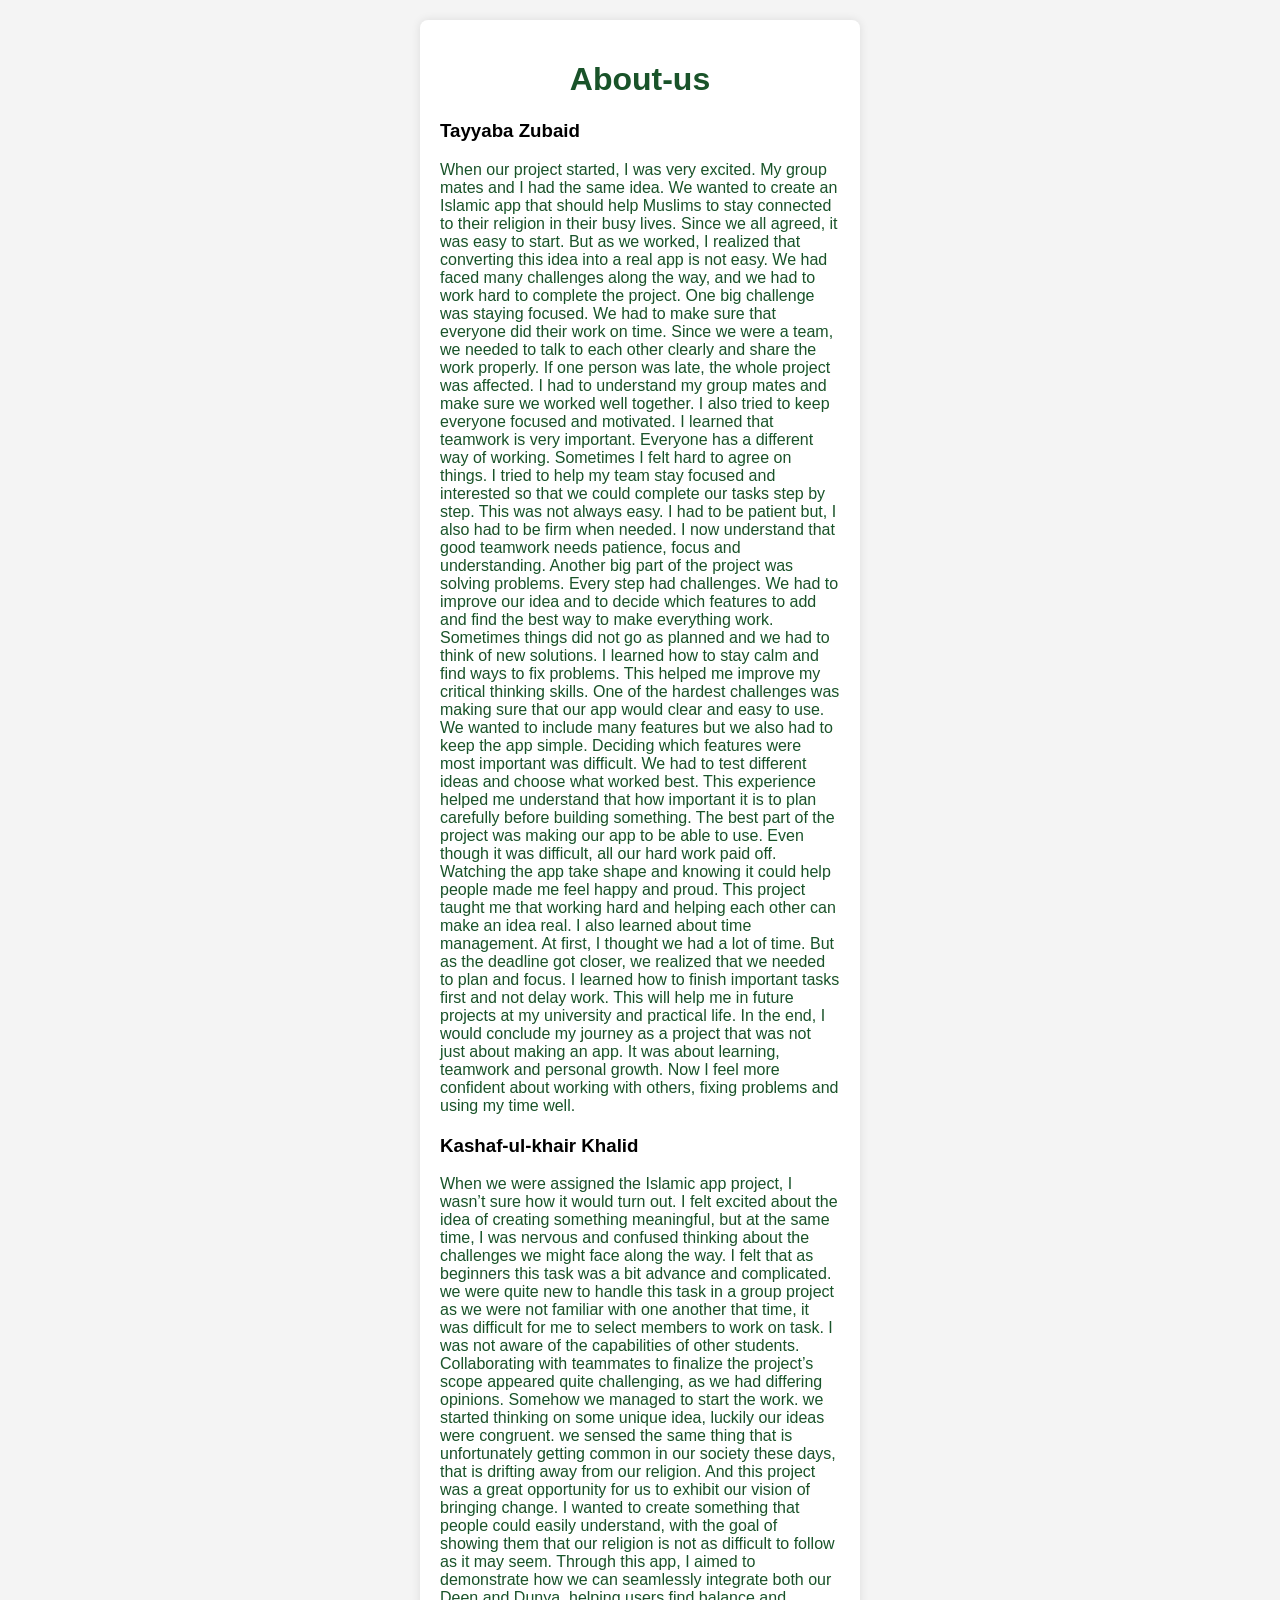
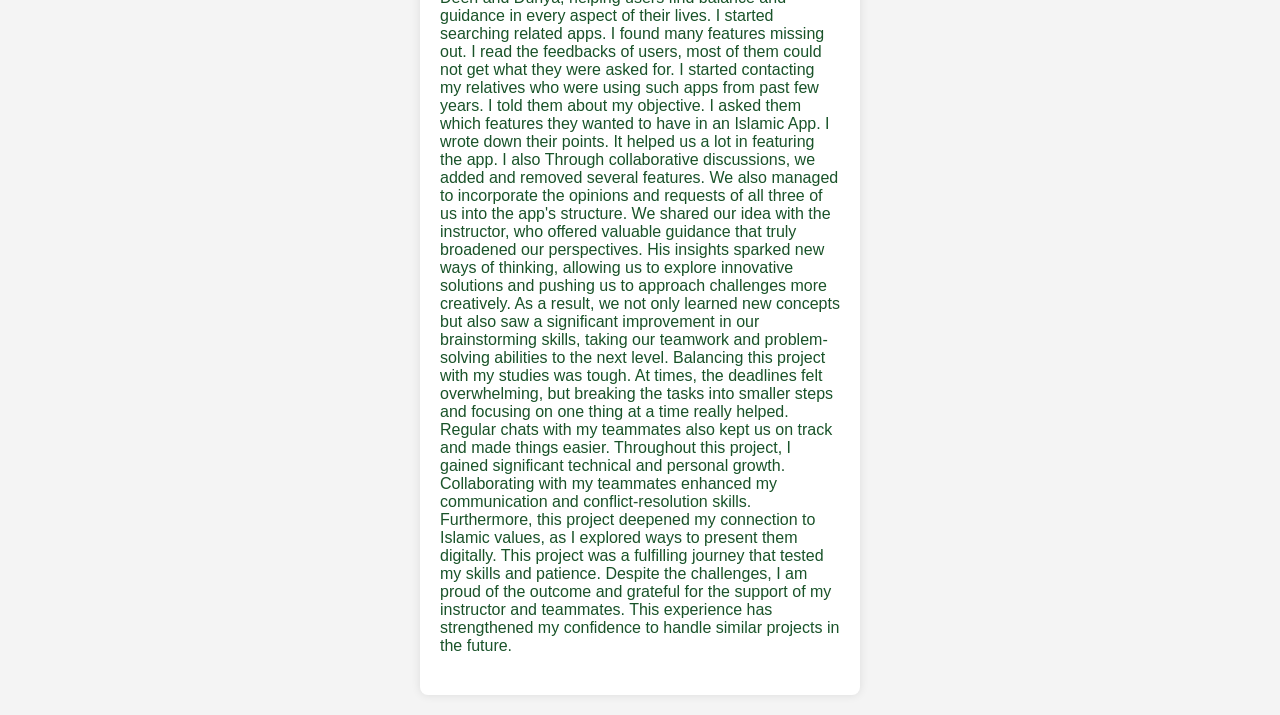
==== html/about.html @ 77d210b5 "Version 1" ====
<!DOCTYPE html>
<html lang="en">

<head>
  <title>Contact Us</title>
  <style>
    body {
      font-family: Arial, sans-serif;
      margin: 0;
      padding: 20px;
      background-color: #f4f4f4;
    }

    .container {
      max-width: 400px;
      margin: 0 auto;
      background-color: #ffffff;
      padding: 20px;
      border-radius: 8px;
      box-shadow: 0 0 10px rgba(0, 0, 0, 0.1);
    }

    h1 {
      text-align: center;
      color: #195329;
    }

    .contact-info {
      margin-bottom: 20px;
      margin-top: 20px;
    }

    .contact-info p {
      font-size: 16px;
      color: #195329;
      margin-bottom: 10px;
    }

  </style>
</head>

<body>
  <div class="container">
    <h1>About-us</h1>
    <div class="contact-info">
    <h3>Tayyaba Zubaid</h3>
      <p>When our project started, I was very excited. My group mates and I had the same idea. We wanted to create an Islamic app that should help Muslims to stay connected to their religion in their busy lives. Since we all agreed, it was easy to start. But as we worked, I realized that converting this idea into a real app is not easy. We had faced many challenges along the way, and we had to work hard to complete the project. One big challenge was staying focused. We had to make sure that everyone did their work on time. Since we were a team, we needed to talk to each other clearly and share the work properly. If one person was late, the whole project was affected. I had to understand my group mates and make sure we worked well together. I also tried to keep everyone focused and motivated. I learned that teamwork is very important. Everyone has a different way of working. Sometimes I felt hard to agree on things. I tried to help my team stay focused and interested so that we could complete our tasks step by       step. This was not always easy. I had to be patient but, I also had to be firm when needed. I now understand that good teamwork needs patience, focus and understanding. Another big part of the project was solving problems. Every step had challenges. We had to improve our idea and to decide which features to add and find the best way to make everything work. Sometimes things did not go as planned and we had to think of new solutions. I learned how to stay calm and find ways to fix problems. This helped me improve my critical thinking skills. One of the hardest challenges was making sure that our app would clear and easy to use. We wanted to include many features but we also had to keep the app simple. Deciding which features were most important was difficult. We had to test different ideas and choose what worked best. This experience helped me understand that how important it is to plan carefully before building something. The best part of the project was making our app to be able to use. Even though it       was difficult, all our hard work paid off. Watching the app take shape and knowing it could help people made me feel happy and proud. This project taught me that working hard and helping each other can make an idea real. I also learned about time management. At first, I thought we had a lot of time. But as the deadline got closer, we realized that we needed to plan and focus. I learned how to finish important tasks first and not delay work. This will help me in future projects at my university and practical life. In the end, I would conclude my journey as a project that was not just about making an app. It was about learning, teamwork and personal growth. Now I feel more confident about working with others, fixing problems and using my time well.</p>
    </div>
    <div class="contact-info">
     <h3>Kashaf-ul-khair Khalid</h3>
     <p>
       When we were assigned the Islamic app project, I wasn’t sure how it would turn out. I felt excited about the idea of creating something meaningful, but at the same time, I was nervous and confused thinking about the challenges we might face along the way. I felt that as beginners this task was a bit advance and complicated. we were quite new to handle this task in a group project as we were not familiar with one another that time, it was difficult for me to select members to work on task. I was not aware of the capabilities of other students. Collaborating with teammates to finalize the project’s scope appeared quite challenging, as we had differing opinions. Somehow we managed to start the work. we started thinking on some unique idea, luckily our ideas were congruent. we sensed the same thing that is unfortunately getting common in our society these days, that is drifting away from our religion. And this project was a great opportunity for us to exhibit our vision of bringing change. I wanted to create something that people could easily understand, with the goal of showing them that our religion is not as difficult to follow as it may seem. Through this app, I aimed to demonstrate how we can seamlessly integrate both our Deen and Dunya, helping users find balance and guidance in every aspect of their lives. I started searching related apps. I found many features missing out. I read the feedbacks of users, most of them could not get what they were asked for. I started contacting my relatives who were using such apps from past few years. I told them about my objective. I asked them which features they wanted to have in an Islamic App. I wrote down their points. It helped us a lot in featuring the app. I also Through collaborative discussions, we added and removed several features. We also managed to incorporate the opinions and requests of all three of us into the app's structure. We shared our idea with the instructor, who offered valuable guidance that truly broadened our perspectives. His insights sparked new ways of thinking, allowing us to explore innovative solutions and pushing us to approach challenges more creatively. As a result, we not only learned new concepts but also saw a significant improvement in our brainstorming skills, taking our teamwork and problem-solving abilities to the next level. Balancing this project with my studies was tough. At times, the deadlines felt overwhelming, but breaking the tasks into smaller steps and focusing on one thing at a time really helped. Regular chats with my teammates also kept us on track and made things easier. Throughout this project, I gained significant technical and personal growth. Collaborating with my teammates enhanced my communication and conflict-resolution skills. Furthermore, this project deepened my connection to Islamic values, as I explored ways to present them digitally. This project was a fulfilling journey that tested my skills and patience. Despite the challenges, I am proud of the outcome and grateful for the support of my instructor and teammates. This experience has strengthened my confidence to handle similar projects in the future.
</p>
    </div>
    
  </div>
</body>

</html>
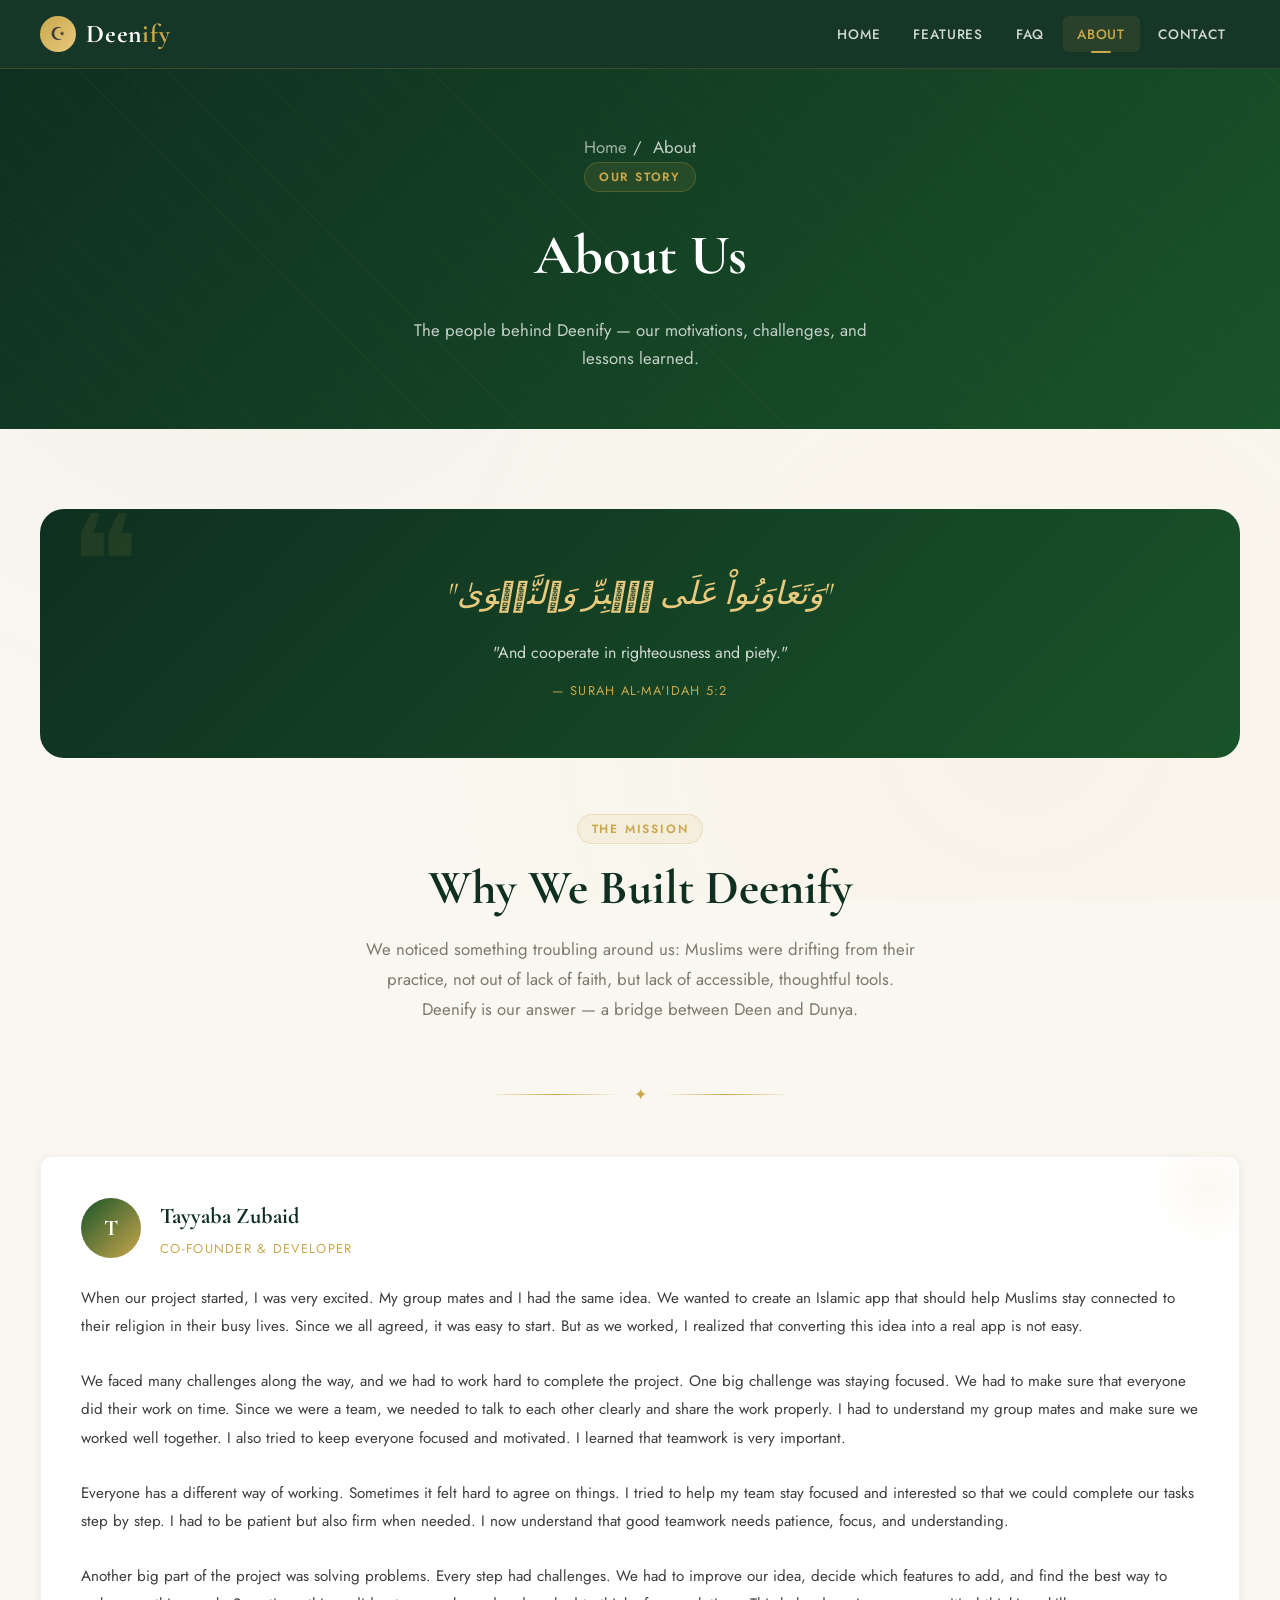
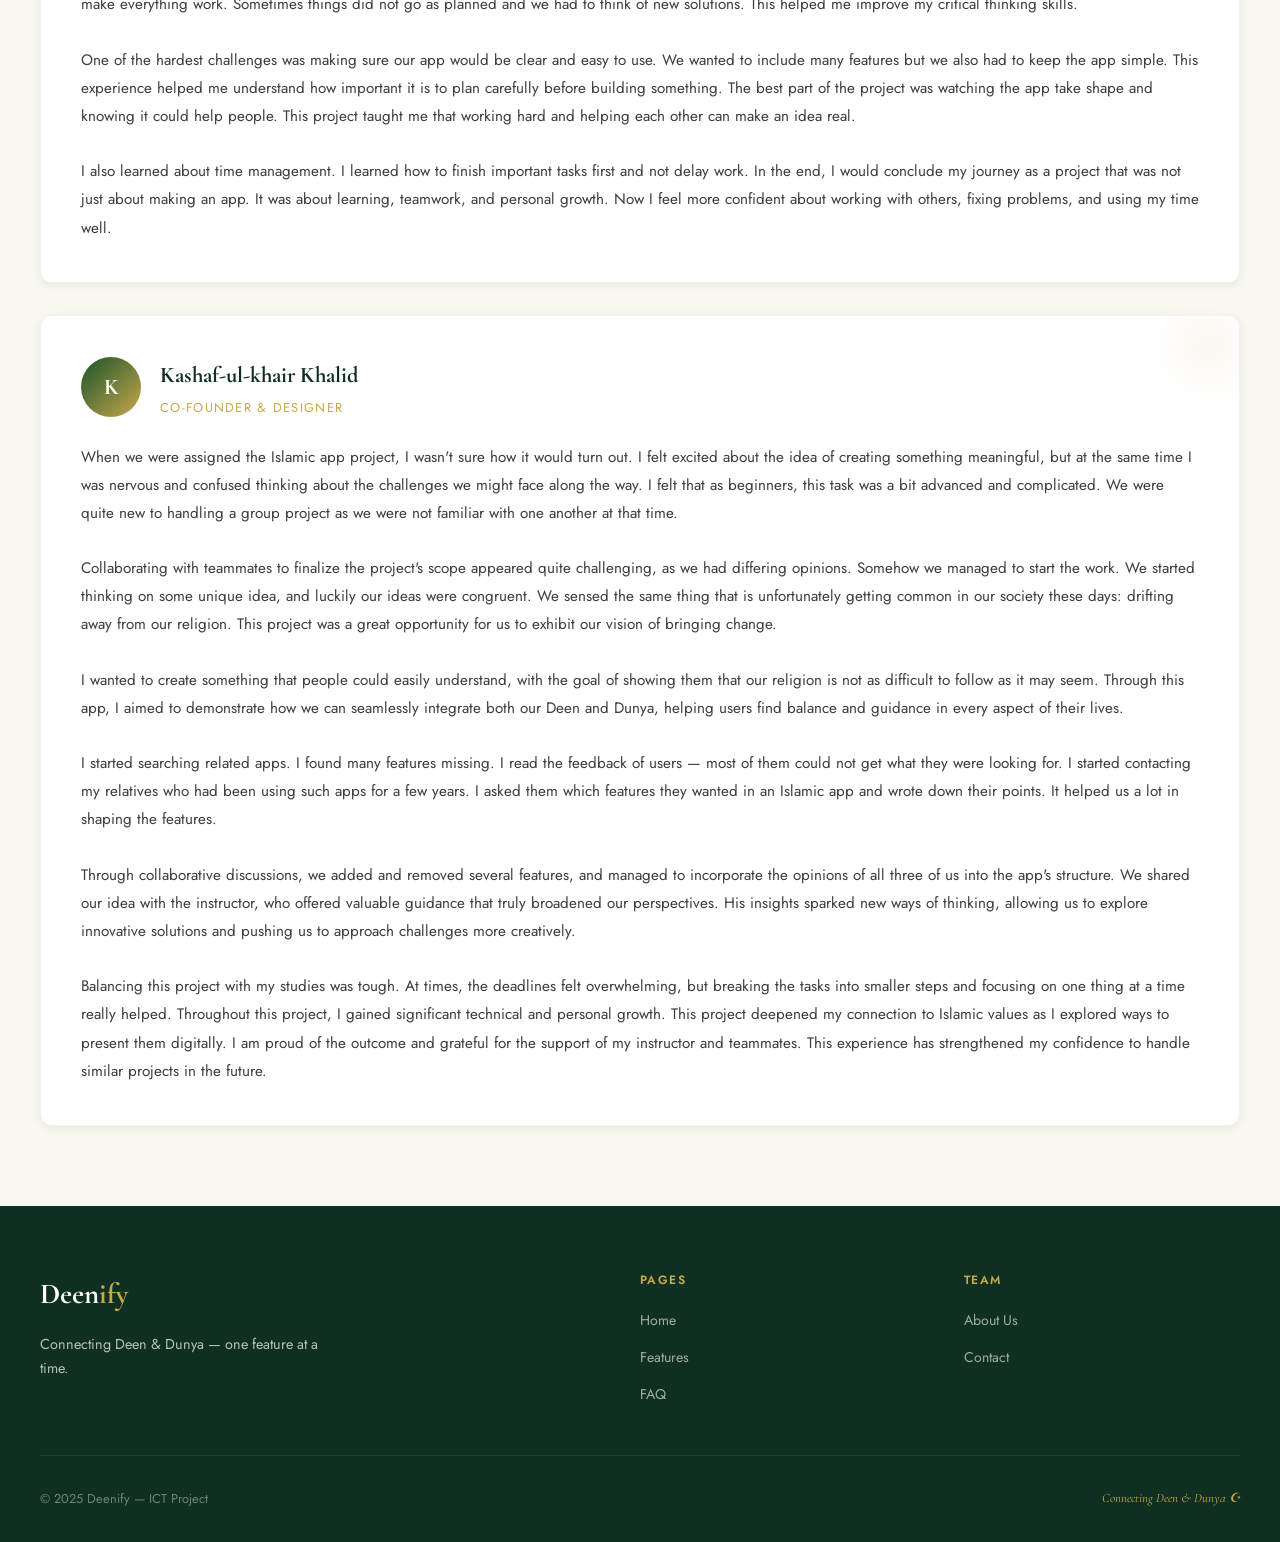
==== commit 2c418143: "Updated Deenify website" ====
--- a/html/about.html
+++ b/html/about.html
@@ -1,59 +1,172 @@
 <!DOCTYPE html>
 <html lang="en">
+<head>
+  <meta charset="UTF-8">
+  <meta name="viewport" content="width=device-width, initial-scale=1.0">
+  <title>About Us — Deenify</title>
+  <link rel="stylesheet" href="../css/style.css">
+</head>
+<body>
 
-<head>
-  <title>Contact Us</title>
-  <style>
-    body {
-      font-family: Arial, sans-serif;
-      margin: 0;
-      padding: 20px;
-      background-color: #f4f4f4;
-    }
+  <nav class="navbar">
+    <div class="navbar-inner">
+      <a href="index.html" class="nav-logo">
+        <div class="nav-logo-mark">☪</div>
+        <span class="nav-logo-text">Deen<span>ify</span></span>
+      </a>
+      <button class="nav-toggle" id="navToggle" aria-label="Toggle menu">
+        <span></span><span></span><span></span>
+      </button>
+      <ul class="nav-links" id="navLinks">
+        <li><a href="index.html">Home</a></li>
+        <li><a href="features.html">Features</a></li>
+        <li><a href="faq.html">FAQ</a></li>
+        <li><a href="about.html" class="active">About</a></li>
+        <li><a href="contact.html">Contact</a></li>
+      </ul>
+    </div>
+  </nav>
 
-    .container {
-      max-width: 400px;
-      margin: 0 auto;
-      background-color: #ffffff;
-      padding: 20px;
-      border-radius: 8px;
-      box-shadow: 0 0 10px rgba(0, 0, 0, 0.1);
-    }
+  <div class="page-wrapper">
 
-    h1 {
-      text-align: center;
-      color: #195329;
-    }
+    <div class="page-hero">
+      <p class="breadcrumb"><a href="index.html">Home</a><span>/</span> About</p>
+      <span class="section-label">Our Story</span>
+      <h1>About Us</h1>
+      <p>The people behind Deenify — our motivations, challenges, and lessons learned.</p>
+    </div>
 
-    .contact-info {
-      margin-bottom: 20px;
-      margin-top: 20px;
-    }
+    <!-- Mission -->
+    <section class="section">
+      <div class="section-inner">
+        <div class="ayah-block" style="margin-bottom: 3.5rem;">
+          <p class="ayah-arabic">"وَتَعَاوَنُواْ عَلَى ٱلۡبِرِّ وَٱلتَّقۡوَىٰ"</p>
+          <p class="ayah-translation">"And cooperate in righteousness and piety."</p>
+          <p class="ayah-source">— Surah Al-Ma'idah 5:2</p>
+        </div>
 
-    .contact-info p {
-      font-size: 16px;
-      color: #195329;
-      margin-bottom: 10px;
-    }
+        <div class="section-header">
+          <span class="section-label">The Mission</span>
+          <h2 class="section-title">Why We Built Deenify</h2>
+          <p class="section-sub">
+            We noticed something troubling around us: Muslims were drifting from their practice, not out of lack of faith, but lack of accessible, thoughtful tools. Deenify is our answer — a bridge between Deen and Dunya.
+          </p>
+        </div>
 
-  </style>
-</head>
+        <div class="divider"><span class="divider-star">✦</span></div>
 
-<body>
-  <div class="container">
-    <h1>About-us</h1>
-    <div class="contact-info">
-    <h3>Tayyaba Zubaid</h3>
-      <p>When our project started, I was very excited. My group mates and I had the same idea. We wanted to create an Islamic app that should help Muslims to stay connected to their religion in their busy lives. Since we all agreed, it was easy to start. But as we worked, I realized that converting this idea into a real app is not easy. We had faced many challenges along the way, and we had to work hard to complete the project. One big challenge was staying focused. We had to make sure that everyone did their work on time. Since we were a team, we needed to talk to each other clearly and share the work properly. If one person was late, the whole project was affected. I had to understand my group mates and make sure we worked well together. I also tried to keep everyone focused and motivated. I learned that teamwork is very important. Everyone has a different way of working. Sometimes I felt hard to agree on things. I tried to help my team stay focused and interested so that we could complete our tasks step by       step. This was not always easy. I had to be patient but, I also had to be firm when needed. I now understand that good teamwork needs patience, focus and understanding. Another big part of the project was solving problems. Every step had challenges. We had to improve our idea and to decide which features to add and find the best way to make everything work. Sometimes things did not go as planned and we had to think of new solutions. I learned how to stay calm and find ways to fix problems. This helped me improve my critical thinking skills. One of the hardest challenges was making sure that our app would clear and easy to use. We wanted to include many features but we also had to keep the app simple. Deciding which features were most important was difficult. We had to test different ideas and choose what worked best. This experience helped me understand that how important it is to plan carefully before building something. The best part of the project was making our app to be able to use. Even though it       was difficult, all our hard work paid off. Watching the app take shape and knowing it could help people made me feel happy and proud. This project taught me that working hard and helping each other can make an idea real. I also learned about time management. At first, I thought we had a lot of time. But as the deadline got closer, we realized that we needed to plan and focus. I learned how to finish important tasks first and not delay work. This will help me in future projects at my university and practical life. In the end, I would conclude my journey as a project that was not just about making an app. It was about learning, teamwork and personal growth. Now I feel more confident about working with others, fixing problems and using my time well.</p>
+        <!-- Team Reflections -->
+        <div class="about-grid">
+
+          <div class="member-card">
+            <div class="member-header">
+              <div class="member-avatar">T</div>
+              <div>
+                <div class="member-name">Tayyaba Zubaid</div>
+                <div class="member-role">Co-Founder &amp; Developer</div>
+              </div>
+            </div>
+            <p class="member-text">
+              When our project started, I was very excited. My group mates and I had the same idea. We wanted to create an Islamic app that should help Muslims stay connected to their religion in their busy lives. Since we all agreed, it was easy to start. But as we worked, I realized that converting this idea into a real app is not easy.
+            </p>
+            <br>
+            <p class="member-text">
+              We faced many challenges along the way, and we had to work hard to complete the project. One big challenge was staying focused. We had to make sure that everyone did their work on time. Since we were a team, we needed to talk to each other clearly and share the work properly. I had to understand my group mates and make sure we worked well together. I also tried to keep everyone focused and motivated. I learned that teamwork is very important.
+            </p>
+            <br>
+            <p class="member-text">
+              Everyone has a different way of working. Sometimes it felt hard to agree on things. I tried to help my team stay focused and interested so that we could complete our tasks step by step. I had to be patient but also firm when needed. I now understand that good teamwork needs patience, focus, and understanding.
+            </p>
+            <br>
+            <p class="member-text">
+              Another big part of the project was solving problems. Every step had challenges. We had to improve our idea, decide which features to add, and find the best way to make everything work. Sometimes things did not go as planned and we had to think of new solutions. This helped me improve my critical thinking skills.
+            </p>
+            <br>
+            <p class="member-text">
+              One of the hardest challenges was making sure our app would be clear and easy to use. We wanted to include many features but we also had to keep the app simple. This experience helped me understand how important it is to plan carefully before building something. The best part of the project was watching the app take shape and knowing it could help people. This project taught me that working hard and helping each other can make an idea real.
+            </p>
+            <br>
+            <p class="member-text">
+              I also learned about time management. I learned how to finish important tasks first and not delay work. In the end, I would conclude my journey as a project that was not just about making an app. It was about learning, teamwork, and personal growth. Now I feel more confident about working with others, fixing problems, and using my time well.
+            </p>
+          </div>
+
+          <div class="member-card">
+            <div class="member-header">
+              <div class="member-avatar">K</div>
+              <div>
+                <div class="member-name">Kashaf-ul-khair Khalid</div>
+                <div class="member-role">Co-Founder &amp; Designer</div>
+              </div>
+            </div>
+            <p class="member-text">
+              When we were assigned the Islamic app project, I wasn't sure how it would turn out. I felt excited about the idea of creating something meaningful, but at the same time I was nervous and confused thinking about the challenges we might face along the way. I felt that as beginners, this task was a bit advanced and complicated. We were quite new to handling a group project as we were not familiar with one another at that time.
+            </p>
+            <br>
+            <p class="member-text">
+              Collaborating with teammates to finalize the project's scope appeared quite challenging, as we had differing opinions. Somehow we managed to start the work. We started thinking on some unique idea, and luckily our ideas were congruent. We sensed the same thing that is unfortunately getting common in our society these days: drifting away from our religion. This project was a great opportunity for us to exhibit our vision of bringing change.
+            </p>
+            <br>
+            <p class="member-text">
+              I wanted to create something that people could easily understand, with the goal of showing them that our religion is not as difficult to follow as it may seem. Through this app, I aimed to demonstrate how we can seamlessly integrate both our Deen and Dunya, helping users find balance and guidance in every aspect of their lives.
+            </p>
+            <br>
+            <p class="member-text">
+              I started searching related apps. I found many features missing. I read the feedback of users — most of them could not get what they were looking for. I started contacting my relatives who had been using such apps for a few years. I asked them which features they wanted in an Islamic app and wrote down their points. It helped us a lot in shaping the features.
+            </p>
+            <br>
+            <p class="member-text">
+              Through collaborative discussions, we added and removed several features, and managed to incorporate the opinions of all three of us into the app's structure. We shared our idea with the instructor, who offered valuable guidance that truly broadened our perspectives. His insights sparked new ways of thinking, allowing us to explore innovative solutions and pushing us to approach challenges more creatively.
+            </p>
+            <br>
+            <p class="member-text">
+              Balancing this project with my studies was tough. At times, the deadlines felt overwhelming, but breaking the tasks into smaller steps and focusing on one thing at a time really helped. Throughout this project, I gained significant technical and personal growth. This project deepened my connection to Islamic values as I explored ways to present them digitally. I am proud of the outcome and grateful for the support of my instructor and teammates. This experience has strengthened my confidence to handle similar projects in the future.
+            </p>
+          </div>
+
+        </div>
+      </div>
+    </section>
+
+  </div>
+
+  <footer class="footer">
+    <div class="footer-inner">
+      <div class="footer-top">
+        <div class="footer-brand">
+          <div class="footer-brand-name">Deen<span>ify</span></div>
+          <p class="footer-brand-desc">Connecting Deen &amp; Dunya — one feature at a time.</p>
+        </div>
+        <div>
+          <div class="footer-heading">Pages</div>
+          <ul class="footer-links">
+            <li><a href="index.html">Home</a></li>
+            <li><a href="features.html">Features</a></li>
+            <li><a href="faq.html">FAQ</a></li>
+          </ul>
+        </div>
+        <div>
+          <div class="footer-heading">Team</div>
+          <ul class="footer-links">
+            <li><a href="about.html">About Us</a></li>
+            <li><a href="contact.html">Contact</a></li>
+          </ul>
+        </div>
+      </div>
+      <div class="footer-bottom">
+        <span class="footer-copy">© 2025 Deenify — ICT Project</span>
+        <span class="footer-tagline">Connecting Deen &amp; Dunya ☪</span>
+      </div>
     </div>
-    <div class="contact-info">
-     <h3>Kashaf-ul-khair Khalid</h3>
-     <p>
-       When we were assigned the Islamic app project, I wasn’t sure how it would turn out. I felt excited about the idea of creating something meaningful, but at the same time, I was nervous and confused thinking about the challenges we might face along the way. I felt that as beginners this task was a bit advance and complicated. we were quite new to handle this task in a group project as we were not familiar with one another that time, it was difficult for me to select members to work on task. I was not aware of the capabilities of other students. Collaborating with teammates to finalize the project’s scope appeared quite challenging, as we had differing opinions. Somehow we managed to start the work. we started thinking on some unique idea, luckily our ideas were congruent. we sensed the same thing that is unfortunately getting common in our society these days, that is drifting away from our religion. And this project was a great opportunity for us to exhibit our vision of bringing change. I wanted to create something that people could easily understand, with the goal of showing them that our religion is not as difficult to follow as it may seem. Through this app, I aimed to demonstrate how we can seamlessly integrate both our Deen and Dunya, helping users find balance and guidance in every aspect of their lives. I started searching related apps. I found many features missing out. I read the feedbacks of users, most of them could not get what they were asked for. I started contacting my relatives who were using such apps from past few years. I told them about my objective. I asked them which features they wanted to have in an Islamic App. I wrote down their points. It helped us a lot in featuring the app. I also Through collaborative discussions, we added and removed several features. We also managed to incorporate the opinions and requests of all three of us into the app's structure. We shared our idea with the instructor, who offered valuable guidance that truly broadened our perspectives. His insights sparked new ways of thinking, allowing us to explore innovative solutions and pushing us to approach challenges more creatively. As a result, we not only learned new concepts but also saw a significant improvement in our brainstorming skills, taking our teamwork and problem-solving abilities to the next level. Balancing this project with my studies was tough. At times, the deadlines felt overwhelming, but breaking the tasks into smaller steps and focusing on one thing at a time really helped. Regular chats with my teammates also kept us on track and made things easier. Throughout this project, I gained significant technical and personal growth. Collaborating with my teammates enhanced my communication and conflict-resolution skills. Furthermore, this project deepened my connection to Islamic values, as I explored ways to present them digitally. This project was a fulfilling journey that tested my skills and patience. Despite the challenges, I am proud of the outcome and grateful for the support of my instructor and teammates. This experience has strengthened my confidence to handle similar projects in the future.
-</p>
-    </div>
-    
-  </div>
+  </footer>
+
+  <script>
+    const toggle = document.getElementById('navToggle');
+    const links = document.getElementById('navLinks');
+    toggle.addEventListener('click', () => {
+      toggle.classList.toggle('open');
+      links.classList.toggle('open');
+    });
+  </script>
 </body>
-
-</html>
+</html>
--- a/css/style.css
+++ b/css/style.css
@@ -0,0 +1,1236 @@
+/* =========================================
+   DEENIFY — Global Stylesheet
+   Islamic-inspired. Refined. Responsive.
+   ========================================= */
+
+@import url('https://fonts.googleapis.com/css2?family=Cormorant+Garamond:ital,wght@0,300;0,400;0,600;0,700;1,300;1,400&family=Jost:wght@300;400;500;600&display=swap');
+
+/* ─── CSS Variables ─── */
+:root {
+  --green-deep:   #0f3020;
+  --green-mid:    #195329;
+  --green-bright: #2a7a3f;
+  --green-light:  #4caf6a;
+  --gold:         #c9a84c;
+  --gold-light:   #e8c97e;
+  --cream:        #faf7f0;
+  --cream-dark:   #f0ebe0;
+  --white:        #ffffff;
+  --text-dark:    #1a1a1a;
+  --text-body:    #3d3d3d;
+  --text-muted:   #7a7a6e;
+  --radius-sm:    6px;
+  --radius-md:    12px;
+  --radius-lg:    24px;
+  --shadow-sm:    0 2px 8px rgba(15,48,32,0.08);
+  --shadow-md:    0 8px 32px rgba(15,48,32,0.14);
+  --shadow-lg:    0 24px 64px rgba(15,48,32,0.2);
+  --font-display: 'Cormorant Garamond', Georgia, serif;
+  --font-body:    'Jost', sans-serif;
+  --transition:   0.3s cubic-bezier(0.4, 0, 0.2, 1);
+}
+
+/* ─── Reset & Base ─── */
+*, *::before, *::after {
+  box-sizing: border-box;
+  margin: 0;
+  padding: 0;
+}
+
+html {
+  scroll-behavior: smooth;
+}
+
+body {
+  font-family: var(--font-body);
+  font-weight: 400;
+  color: var(--text-body);
+  background-color: var(--cream);
+  line-height: 1.7;
+  overflow-x: hidden;
+}
+
+img {
+  max-width: 100%;
+  display: block;
+}
+
+a {
+  text-decoration: none;
+  color: inherit;
+}
+
+ul, ol {
+  list-style: none;
+}
+
+/* ─── Geometric Background Pattern ─── */
+body::before {
+  content: '';
+  position: fixed;
+  top: 0; left: 0; right: 0; bottom: 0;
+  background-image:
+    radial-gradient(circle at 20% 20%, rgba(42,122,63,0.04) 0%, transparent 50%),
+    radial-gradient(circle at 80% 80%, rgba(201,168,76,0.04) 0%, transparent 50%);
+  pointer-events: none;
+  z-index: 0;
+}
+
+/* ─── Navigation ─── */
+.navbar {
+  position: sticky;
+  top: 0;
+  z-index: 100;
+  background: rgba(15, 48, 32, 0.97);
+  backdrop-filter: blur(12px);
+  -webkit-backdrop-filter: blur(12px);
+  border-bottom: 1px solid rgba(201, 168, 76, 0.2);
+  padding: 0 2rem;
+}
+
+.navbar-inner {
+  max-width: 1200px;
+  margin: 0 auto;
+  display: flex;
+  align-items: center;
+  justify-content: space-between;
+  height: 68px;
+}
+
+.nav-logo {
+  display: flex;
+  align-items: center;
+  gap: 10px;
+}
+
+.nav-logo img {
+  height: 44px;
+  width: auto;
+  border-radius: 6px;
+  display: block;
+}
+
+.nav-logo-mark {
+  width: 36px;
+  height: 36px;
+  background: linear-gradient(135deg, var(--gold), var(--gold-light));
+  border-radius: 50%;
+  display: flex;
+  align-items: center;
+  justify-content: center;
+  font-size: 18px;
+  flex-shrink: 0;
+}
+
+.nav-logo-text {
+  font-family: var(--font-display);
+  font-size: 1.6rem;
+  font-weight: 700;
+  color: var(--white);
+  letter-spacing: 0.03em;
+}
+
+.nav-logo-text span {
+  color: var(--gold);
+}
+
+.nav-links {
+  display: flex;
+  align-items: center;
+  gap: 0.25rem;
+}
+
+.nav-links a {
+  color: rgba(255,255,255,0.8);
+  font-size: 0.85rem;
+  font-weight: 500;
+  letter-spacing: 0.06em;
+  text-transform: uppercase;
+  padding: 0.5rem 0.9rem;
+  border-radius: var(--radius-sm);
+  transition: var(--transition);
+  position: relative;
+}
+
+.nav-links a:hover,
+.nav-links a.active {
+  color: var(--gold);
+  background: rgba(201,168,76,0.1);
+}
+
+.nav-links a.active::after {
+  content: '';
+  position: absolute;
+  bottom: -1px;
+  left: 50%;
+  transform: translateX(-50%);
+  width: 20px;
+  height: 2px;
+  background: var(--gold);
+  border-radius: 2px;
+}
+
+/* Hamburger */
+.nav-toggle {
+  display: none;
+  flex-direction: column;
+  justify-content: center;
+  gap: 5px;
+  width: 32px;
+  height: 32px;
+  cursor: pointer;
+  background: none;
+  border: none;
+  padding: 4px;
+}
+
+.nav-toggle span {
+  display: block;
+  height: 2px;
+  background: var(--white);
+  border-radius: 2px;
+  transition: var(--transition);
+}
+
+.nav-toggle.open span:nth-child(1) {
+  transform: translateY(7px) rotate(45deg);
+}
+.nav-toggle.open span:nth-child(2) {
+  opacity: 0;
+}
+.nav-toggle.open span:nth-child(3) {
+  transform: translateY(-7px) rotate(-45deg);
+}
+
+/* ─── Page Wrapper ─── */
+.page-wrapper {
+  position: relative;
+  z-index: 1;
+}
+
+/* ─── Hero Section ─── */
+.hero {
+  background: linear-gradient(160deg, var(--green-deep) 0%, var(--green-mid) 55%, var(--green-bright) 100%);
+  min-height: 88vh;
+  display: flex;
+  align-items: center;
+  justify-content: center;
+  text-align: center;
+  padding: 5rem 2rem 4rem;
+  position: relative;
+  overflow: hidden;
+}
+
+.hero::before {
+  content: '';
+  position: absolute;
+  inset: 0;
+  background-image:
+    repeating-linear-gradient(
+      60deg,
+      transparent,
+      transparent 40px,
+      rgba(201,168,76,0.03) 40px,
+      rgba(201,168,76,0.03) 41px
+    ),
+    repeating-linear-gradient(
+      -60deg,
+      transparent,
+      transparent 40px,
+      rgba(201,168,76,0.03) 40px,
+      rgba(201,168,76,0.03) 41px
+    );
+  pointer-events: none;
+}
+
+.hero-ornament {
+  font-size: clamp(3rem, 8vw, 6rem);
+  color: rgba(201,168,76,0.35);
+  line-height: 1;
+  margin-bottom: 1.5rem;
+  animation: float 6s ease-in-out infinite;
+}
+
+@keyframes float {
+  0%, 100% { transform: translateY(0); }
+  50% { transform: translateY(-12px); }
+}
+
+.hero-bismillah {
+  font-family: var(--font-display);
+  font-size: clamp(1.1rem, 2.5vw, 1.5rem);
+  color: var(--gold-light);
+  font-style: italic;
+  letter-spacing: 0.08em;
+  margin-bottom: 1.2rem;
+  opacity: 0.9;
+}
+
+.hero-title {
+  font-family: var(--font-display);
+  font-size: clamp(3rem, 8vw, 6.5rem);
+  font-weight: 700;
+  color: var(--white);
+  line-height: 1.05;
+  margin-bottom: 1rem;
+  letter-spacing: -0.02em;
+}
+
+.hero-title span {
+  color: var(--gold);
+  font-style: italic;
+}
+
+.hero-tagline {
+  font-size: clamp(1rem, 2vw, 1.2rem);
+  color: rgba(255,255,255,0.75);
+  max-width: 560px;
+  margin: 0 auto 2.5rem;
+  font-weight: 300;
+  line-height: 1.8;
+}
+
+.hero-actions {
+  display: flex;
+  gap: 1rem;
+  justify-content: center;
+  flex-wrap: wrap;
+}
+
+/* ─── Buttons ─── */
+.btn {
+  display: inline-flex;
+  align-items: center;
+  gap: 8px;
+  padding: 0.8rem 2rem;
+  border-radius: var(--radius-sm);
+  font-family: var(--font-body);
+  font-size: 0.85rem;
+  font-weight: 600;
+  letter-spacing: 0.08em;
+  text-transform: uppercase;
+  cursor: pointer;
+  border: none;
+  transition: var(--transition);
+  text-decoration: none;
+}
+
+.btn-primary {
+  background: linear-gradient(135deg, var(--gold), var(--gold-light));
+  color: var(--green-deep);
+}
+
+.btn-primary:hover {
+  transform: translateY(-2px);
+  box-shadow: 0 8px 24px rgba(201,168,76,0.4);
+}
+
+.btn-outline {
+  background: transparent;
+  color: var(--white);
+  border: 1.5px solid rgba(255,255,255,0.5);
+}
+
+.btn-outline:hover {
+  border-color: var(--gold);
+  color: var(--gold);
+  background: rgba(201,168,76,0.08);
+}
+
+.btn-green {
+  background: linear-gradient(135deg, var(--green-mid), var(--green-bright));
+  color: var(--white);
+}
+
+.btn-green:hover {
+  transform: translateY(-2px);
+  box-shadow: 0 8px 24px rgba(25,83,41,0.4);
+}
+
+/* ─── Divider Ornament ─── */
+.divider {
+  display: flex;
+  align-items: center;
+  gap: 1rem;
+  margin: 3rem auto;
+  max-width: 300px;
+}
+
+.divider::before,
+.divider::after {
+  content: '';
+  flex: 1;
+  height: 1px;
+  background: linear-gradient(90deg, transparent, var(--gold), transparent);
+}
+
+.divider-star {
+  color: var(--gold);
+  font-size: 1rem;
+}
+
+/* ─── Section Layout ─── */
+.section {
+  padding: 5rem 2rem;
+}
+
+.section-inner {
+  max-width: 1200px;
+  margin: 0 auto;
+}
+
+.section-header {
+  text-align: center;
+  margin-bottom: 3.5rem;
+}
+
+.section-label {
+  display: inline-block;
+  font-size: 0.75rem;
+  font-weight: 600;
+  letter-spacing: 0.15em;
+  text-transform: uppercase;
+  color: var(--gold);
+  background: rgba(201,168,76,0.1);
+  padding: 4px 14px;
+  border-radius: 20px;
+  margin-bottom: 1rem;
+  border: 1px solid rgba(201,168,76,0.25);
+}
+
+.section-title {
+  font-family: var(--font-display);
+  font-size: clamp(2rem, 4vw, 3rem);
+  font-weight: 700;
+  color: var(--green-deep);
+  line-height: 1.2;
+  margin-bottom: 1rem;
+}
+
+.section-sub {
+  font-size: 1.05rem;
+  color: var(--text-muted);
+  max-width: 560px;
+  margin: 0 auto;
+  line-height: 1.8;
+}
+
+/* ─── Feature Cards ─── */
+.cards-grid {
+  display: grid;
+  grid-template-columns: repeat(auto-fit, minmax(280px, 1fr));
+  gap: 1.5rem;
+}
+
+.card {
+  background: var(--white);
+  border-radius: var(--radius-md);
+  padding: 2rem;
+  box-shadow: var(--shadow-sm);
+  border: 1px solid rgba(15,48,32,0.06);
+  transition: var(--transition);
+  position: relative;
+  overflow: hidden;
+}
+
+.card::before {
+  content: '';
+  position: absolute;
+  top: 0; left: 0;
+  width: 100%;
+  height: 3px;
+  background: linear-gradient(90deg, var(--green-mid), var(--gold));
+  transform: scaleX(0);
+  transform-origin: left;
+  transition: var(--transition);
+}
+
+.card:hover {
+  transform: translateY(-4px);
+  box-shadow: var(--shadow-md);
+}
+
+.card:hover::before {
+  transform: scaleX(1);
+}
+
+.card-icon {
+  width: 52px;
+  height: 52px;
+  background: linear-gradient(135deg, rgba(25,83,41,0.1), rgba(201,168,76,0.1));
+  border-radius: var(--radius-sm);
+  display: flex;
+  align-items: center;
+  justify-content: center;
+  font-size: 1.5rem;
+  margin-bottom: 1.2rem;
+}
+
+.card-title {
+  font-family: var(--font-display);
+  font-size: 1.25rem;
+  font-weight: 700;
+  color: var(--green-deep);
+  margin-bottom: 0.6rem;
+}
+
+.card-text {
+  font-size: 0.92rem;
+  color: var(--text-muted);
+  line-height: 1.75;
+}
+
+/* ─── Alternate Background Section ─── */
+.section-alt {
+  background: var(--green-deep);
+  color: var(--white);
+}
+
+.section-alt .section-title {
+  color: var(--white);
+}
+
+.section-alt .section-sub {
+  color: rgba(255,255,255,0.7);
+}
+
+.section-alt .card {
+  background: rgba(255,255,255,0.06);
+  border-color: rgba(255,255,255,0.1);
+}
+
+.section-alt .card-title {
+  color: var(--gold-light);
+}
+
+.section-alt .card-text {
+  color: rgba(255,255,255,0.7);
+}
+
+/* ─── Quote / Ayah Block ─── */
+.ayah-block {
+  background: linear-gradient(135deg, var(--green-deep), var(--green-mid));
+  border-radius: var(--radius-lg);
+  padding: 3.5rem 3rem;
+  text-align: center;
+  color: var(--white);
+  position: relative;
+  overflow: hidden;
+}
+
+.ayah-block::before {
+  content: '❝';
+  position: absolute;
+  top: -10px;
+  left: 30px;
+  font-size: 8rem;
+  color: rgba(201,168,76,0.1);
+  font-family: Georgia, serif;
+  line-height: 1;
+  pointer-events: none;
+}
+
+.ayah-arabic {
+  font-size: clamp(1.4rem, 3vw, 2rem);
+  color: var(--gold-light);
+  font-family: var(--font-display);
+  font-style: italic;
+  margin-bottom: 1rem;
+  line-height: 1.8;
+}
+
+.ayah-translation {
+  font-size: 1rem;
+  color: rgba(255,255,255,0.8);
+  max-width: 600px;
+  margin: 0 auto 0.8rem;
+  line-height: 1.8;
+}
+
+.ayah-source {
+  font-size: 0.8rem;
+  color: var(--gold);
+  letter-spacing: 0.1em;
+  text-transform: uppercase;
+}
+
+/* ─── Stats Bar ─── */
+.stats-bar {
+  display: grid;
+  grid-template-columns: repeat(auto-fit, minmax(150px, 1fr));
+  gap: 1px;
+  background: rgba(15,48,32,0.1);
+  border-radius: var(--radius-md);
+  overflow: hidden;
+  margin: 3rem 0;
+}
+
+.stat-item {
+  background: var(--white);
+  padding: 2rem 1.5rem;
+  text-align: center;
+}
+
+.stat-number {
+  font-family: var(--font-display);
+  font-size: 2.5rem;
+  font-weight: 700;
+  color: var(--green-mid);
+  line-height: 1;
+  margin-bottom: 0.4rem;
+}
+
+.stat-label {
+  font-size: 0.8rem;
+  color: var(--text-muted);
+  letter-spacing: 0.08em;
+  text-transform: uppercase;
+}
+
+/* ─── Contact Page ─── */
+.contact-grid {
+  display: grid;
+  grid-template-columns: repeat(auto-fit, minmax(300px, 1fr));
+  gap: 1.5rem;
+}
+
+.contact-card {
+  background: var(--white);
+  border-radius: var(--radius-md);
+  padding: 2.5rem 2rem;
+  box-shadow: var(--shadow-sm);
+  border: 1px solid rgba(15,48,32,0.06);
+  text-align: center;
+  transition: var(--transition);
+}
+
+.contact-card:hover {
+  box-shadow: var(--shadow-md);
+  transform: translateY(-3px);
+}
+
+.contact-avatar {
+  width: 70px;
+  height: 70px;
+  background: linear-gradient(135deg, var(--green-mid), var(--green-bright));
+  border-radius: 50%;
+  display: flex;
+  align-items: center;
+  justify-content: center;
+  font-size: 1.8rem;
+  margin: 0 auto 1.2rem;
+  color: var(--white);
+  font-family: var(--font-display);
+  font-weight: 700;
+}
+
+.contact-name {
+  font-family: var(--font-display);
+  font-size: 1.3rem;
+  font-weight: 700;
+  color: var(--green-deep);
+  margin-bottom: 0.8rem;
+}
+
+.contact-detail {
+  display: flex;
+  align-items: center;
+  justify-content: center;
+  gap: 0.5rem;
+  font-size: 0.88rem;
+  color: var(--text-muted);
+  margin-bottom: 0.5rem;
+}
+
+.contact-detail span.icon {
+  color: var(--green-mid);
+}
+
+.contact-actions {
+  margin-top: 1.5rem;
+}
+
+/* ─── About Page ─── */
+.about-grid {
+  display: grid;
+  grid-template-columns: 1fr;
+  gap: 2rem;
+}
+
+.member-card {
+  background: var(--white);
+  border-radius: var(--radius-md);
+  padding: 2.5rem 2.5rem 2.5rem;
+  box-shadow: var(--shadow-sm);
+  border: 1px solid rgba(15,48,32,0.06);
+  position: relative;
+  overflow: hidden;
+}
+
+.member-card::after {
+  content: '';
+  position: absolute;
+  right: -30px;
+  top: -30px;
+  width: 120px;
+  height: 120px;
+  background: radial-gradient(circle, rgba(201,168,76,0.08) 0%, transparent 70%);
+  border-radius: 50%;
+  pointer-events: none;
+}
+
+.member-header {
+  display: flex;
+  align-items: center;
+  gap: 1.2rem;
+  margin-bottom: 1.5rem;
+}
+
+.member-avatar {
+  width: 60px;
+  height: 60px;
+  background: linear-gradient(135deg, var(--green-mid), var(--gold));
+  border-radius: 50%;
+  display: flex;
+  align-items: center;
+  justify-content: center;
+  color: var(--white);
+  font-family: var(--font-display);
+  font-size: 1.4rem;
+  font-weight: 700;
+  flex-shrink: 0;
+}
+
+.member-name {
+  font-family: var(--font-display);
+  font-size: 1.4rem;
+  font-weight: 700;
+  color: var(--green-deep);
+  margin-bottom: 0.2rem;
+}
+
+.member-role {
+  font-size: 0.8rem;
+  color: var(--gold);
+  text-transform: uppercase;
+  letter-spacing: 0.1em;
+}
+
+.member-text {
+  font-size: 0.95rem;
+  color: var(--text-body);
+  line-height: 1.85;
+}
+
+/* ─── FAQ Page ─── */
+.faq-list {
+  max-width: 760px;
+  margin: 0 auto;
+  display: flex;
+  flex-direction: column;
+  gap: 1rem;
+}
+
+.faq-item {
+  background: var(--white);
+  border-radius: var(--radius-md);
+  border: 1px solid rgba(15,48,32,0.08);
+  overflow: hidden;
+  box-shadow: var(--shadow-sm);
+  transition: var(--transition);
+}
+
+.faq-item:hover {
+  box-shadow: var(--shadow-md);
+}
+
+.faq-question {
+  display: flex;
+  align-items: center;
+  justify-content: space-between;
+  gap: 1rem;
+  padding: 1.4rem 1.8rem;
+  cursor: pointer;
+  user-select: none;
+}
+
+.faq-question-text {
+  font-family: var(--font-display);
+  font-size: 1.1rem;
+  font-weight: 600;
+  color: var(--green-deep);
+  line-height: 1.4;
+}
+
+.faq-toggle {
+  width: 28px;
+  height: 28px;
+  background: rgba(25,83,41,0.08);
+  border-radius: 50%;
+  display: flex;
+  align-items: center;
+  justify-content: center;
+  color: var(--green-mid);
+  font-size: 1.1rem;
+  flex-shrink: 0;
+  transition: var(--transition);
+}
+
+.faq-item.open .faq-toggle {
+  background: var(--green-mid);
+  color: var(--white);
+  transform: rotate(45deg);
+}
+
+.faq-answer {
+  display: none;
+  padding: 0 1.8rem 1.4rem;
+  font-size: 0.95rem;
+  color: var(--text-muted);
+  line-height: 1.8;
+  border-top: 1px solid rgba(15,48,32,0.06);
+  padding-top: 1.2rem;
+}
+
+.faq-item.open .faq-answer {
+  display: block;
+}
+
+/* ─── Features Detail Page ─── */
+.features-hero {
+  background: linear-gradient(135deg, var(--green-deep) 0%, var(--green-mid) 100%);
+  padding: 5rem 2rem 4rem;
+  text-align: center;
+  color: var(--white);
+}
+
+.features-hero .section-title {
+  color: var(--white);
+}
+
+.features-hero .section-sub {
+  color: rgba(255,255,255,0.75);
+}
+
+.feature-detail {
+  display: grid;
+  grid-template-columns: 1fr 1fr;
+  gap: 4rem;
+  align-items: center;
+  padding: 4rem 0;
+  border-bottom: 1px solid rgba(15,48,32,0.08);
+}
+
+.feature-detail:last-child {
+  border-bottom: none;
+}
+
+.feature-detail.reverse {
+  direction: rtl;
+}
+
+.feature-detail.reverse > * {
+  direction: ltr;
+}
+
+.feature-visual {
+  background: linear-gradient(135deg, rgba(25,83,41,0.08), rgba(201,168,76,0.08));
+  border-radius: var(--radius-lg);
+  padding: 3rem;
+  text-align: center;
+  font-size: 5rem;
+  border: 1px solid rgba(25,83,41,0.1);
+  aspect-ratio: 4/3;
+  display: flex;
+  align-items: center;
+  justify-content: center;
+  flex-direction: column;
+  gap: 1rem;
+}
+
+.feature-visual-label {
+  font-size: 0.85rem;
+  color: var(--text-muted);
+  font-family: var(--font-body);
+  letter-spacing: 0.06em;
+  text-transform: uppercase;
+}
+
+.feature-content .section-label {
+  display: inline-block;
+}
+
+.feature-content h3 {
+  font-family: var(--font-display);
+  font-size: clamp(1.6rem, 3vw, 2.2rem);
+  font-weight: 700;
+  color: var(--green-deep);
+  margin: 0.8rem 0;
+  line-height: 1.25;
+}
+
+.feature-content p {
+  color: var(--text-muted);
+  line-height: 1.8;
+  margin-bottom: 1.2rem;
+}
+
+.feature-bullets {
+  display: flex;
+  flex-direction: column;
+  gap: 0.6rem;
+}
+
+.feature-bullet {
+  display: flex;
+  align-items: flex-start;
+  gap: 0.7rem;
+  font-size: 0.92rem;
+  color: var(--text-body);
+}
+
+.bullet-dot {
+  width: 6px;
+  height: 6px;
+  background: var(--gold);
+  border-radius: 50%;
+  margin-top: 8px;
+  flex-shrink: 0;
+}
+
+/* ─── Page Hero (inner pages) ─── */
+.page-hero {
+  background: linear-gradient(135deg, var(--green-deep) 0%, var(--green-mid) 100%);
+  padding: 4rem 2rem 3.5rem;
+  text-align: center;
+  color: var(--white);
+  position: relative;
+  overflow: hidden;
+}
+
+.page-hero::before {
+  content: '';
+  position: absolute;
+  inset: 0;
+  background-image:
+    repeating-linear-gradient(
+      45deg,
+      transparent,
+      transparent 30px,
+      rgba(201,168,76,0.03) 30px,
+      rgba(201,168,76,0.03) 31px
+    );
+  pointer-events: none;
+}
+
+.page-hero h1 {
+  font-family: var(--font-display);
+  font-size: clamp(2rem, 5vw, 3.5rem);
+  font-weight: 700;
+  color: var(--white);
+  margin-bottom: 0.8rem;
+}
+
+.page-hero p {
+  color: rgba(255,255,255,0.75);
+  font-size: 1.05rem;
+  max-width: 500px;
+  margin: 0 auto;
+}
+
+.page-hero .section-label {
+  margin-bottom: 1rem;
+}
+
+/* ─── Breadcrumb ─── */
+.breadcrumb {
+  font-size: 0.8rem;
+  color: rgba(255,255,255,0.5);
+  margin-bottom: 1rem;
+}
+
+.breadcrumb a {
+  color: rgba(255,255,255,0.6);
+  transition: var(--transition);
+}
+
+.breadcrumb a:hover {
+  color: var(--gold);
+}
+
+.breadcrumb span {
+  margin: 0 0.4rem;
+}
+
+/* ─── Footer ─── */
+.footer {
+  background: var(--green-deep);
+  color: rgba(255,255,255,0.7);
+  padding: 4rem 2rem 2rem;
+}
+
+.footer-inner {
+  max-width: 1200px;
+  margin: 0 auto;
+}
+
+.footer-top {
+  display: grid;
+  grid-template-columns: 2fr 1fr 1fr;
+  gap: 3rem;
+  padding-bottom: 3rem;
+  border-bottom: 1px solid rgba(255,255,255,0.08);
+  margin-bottom: 2rem;
+}
+
+.footer-brand-name {
+  font-family: var(--font-display);
+  font-size: 1.8rem;
+  color: var(--white);
+  font-weight: 700;
+  margin-bottom: 0.8rem;
+}
+
+.footer-brand-name span {
+  color: var(--gold);
+}
+
+.footer-brand-desc {
+  font-size: 0.9rem;
+  line-height: 1.7;
+  max-width: 280px;
+}
+
+.footer-heading {
+  font-size: 0.75rem;
+  font-weight: 600;
+  letter-spacing: 0.12em;
+  text-transform: uppercase;
+  color: var(--gold);
+  margin-bottom: 1rem;
+}
+
+.footer-links {
+  display: flex;
+  flex-direction: column;
+  gap: 0.6rem;
+}
+
+.footer-links a {
+  font-size: 0.88rem;
+  color: rgba(255,255,255,0.6);
+  transition: var(--transition);
+}
+
+.footer-links a:hover {
+  color: var(--gold);
+}
+
+.footer-bottom {
+  display: flex;
+  justify-content: space-between;
+  align-items: center;
+  font-size: 0.8rem;
+  flex-wrap: wrap;
+  gap: 1rem;
+}
+
+.footer-copy {
+  color: rgba(255,255,255,0.4);
+}
+
+.footer-tagline {
+  color: var(--gold);
+  font-style: italic;
+  font-family: var(--font-display);
+}
+
+/* ─── App Preview / Mockup ─── */
+.app-mockup {
+  background: var(--green-deep);
+  border-radius: 28px;
+  padding: 1.5rem;
+  box-shadow: var(--shadow-lg);
+  max-width: 320px;
+  margin: 0 auto;
+  border: 1px solid rgba(201,168,76,0.2);
+}
+
+.mockup-screen {
+  background: linear-gradient(160deg, var(--green-mid), var(--green-bright));
+  border-radius: 18px;
+  padding: 1.5rem 1.2rem;
+  min-height: 220px;
+}
+
+.mockup-header {
+  color: var(--gold-light);
+  font-family: var(--font-display);
+  font-size: 1.1rem;
+  text-align: center;
+  margin-bottom: 1rem;
+  font-style: italic;
+}
+
+.mockup-time {
+  text-align: center;
+  color: var(--white);
+  font-size: 2.5rem;
+  font-family: var(--font-display);
+  font-weight: 300;
+  margin-bottom: 0.3rem;
+}
+
+.mockup-label {
+  text-align: center;
+  font-size: 0.7rem;
+  color: rgba(255,255,255,0.6);
+  letter-spacing: 0.12em;
+  text-transform: uppercase;
+  margin-bottom: 1.2rem;
+}
+
+.mockup-prayers {
+  display: flex;
+  flex-direction: column;
+  gap: 0.4rem;
+}
+
+.mockup-prayer {
+  display: flex;
+  justify-content: space-between;
+  background: rgba(255,255,255,0.1);
+  border-radius: 6px;
+  padding: 0.4rem 0.8rem;
+  font-size: 0.8rem;
+  color: rgba(255,255,255,0.85);
+}
+
+.mockup-prayer.next {
+  background: rgba(201,168,76,0.3);
+  color: var(--gold-light);
+}
+
+/* ─── Responsive ─── */
+@media (max-width: 900px) {
+  .footer-top {
+    grid-template-columns: 1fr 1fr;
+  }
+
+  .footer-brand {
+    grid-column: 1 / -1;
+  }
+
+  .feature-detail {
+    grid-template-columns: 1fr;
+    gap: 2rem;
+  }
+
+  .feature-detail.reverse {
+    direction: ltr;
+  }
+}
+
+@media (max-width: 640px) {
+  .navbar {
+    padding: 0 1rem;
+  }
+
+  .nav-links {
+    display: none;
+    position: absolute;
+    top: 68px;
+    left: 0;
+    right: 0;
+    background: rgba(10, 38, 24, 0.98);
+    backdrop-filter: blur(12px);
+    flex-direction: column;
+    align-items: stretch;
+    padding: 1rem;
+    gap: 0.25rem;
+    border-bottom: 1px solid rgba(201,168,76,0.2);
+  }
+
+  .nav-links.open {
+    display: flex;
+  }
+
+  .nav-links a {
+    padding: 0.7rem 1rem;
+    font-size: 0.9rem;
+  }
+
+  .nav-toggle {
+    display: flex;
+  }
+
+  .hero {
+    min-height: 75vh;
+    padding: 4rem 1.5rem 3rem;
+  }
+
+  .section {
+    padding: 3.5rem 1.5rem;
+  }
+
+  .ayah-block {
+    padding: 2.5rem 1.5rem;
+  }
+
+  .footer-top {
+    grid-template-columns: 1fr;
+    gap: 2rem;
+  }
+
+  .footer-bottom {
+    flex-direction: column;
+    text-align: center;
+  }
+
+  .member-card {
+    padding: 2rem 1.5rem;
+  }
+
+  .page-hero {
+    padding: 3rem 1.5rem 2.5rem;
+  }
+
+  .contact-card {
+    padding: 2rem 1.5rem;
+  }
+
+  .faq-question {
+    padding: 1.2rem 1.4rem;
+  }
+
+  .faq-answer {
+    padding: 1rem 1.4rem 1.2rem;
+  }
+}
+
+/* ─── Animations ─── */
+@keyframes fadeUp {
+  from {
+    opacity: 0;
+    transform: translateY(24px);
+  }
+  to {
+    opacity: 1;
+    transform: translateY(0);
+  }
+}
+
+.animate-up {
+  animation: fadeUp 0.6s ease forwards;
+}
+
+.delay-1 { animation-delay: 0.1s; }
+.delay-2 { animation-delay: 0.2s; }
+.delay-3 { animation-delay: 0.3s; }
+.delay-4 { animation-delay: 0.4s; }
+
+/* ─── Utility ─── */
+.text-center { text-align: center; }
+.text-gold    { color: var(--gold); }
+.mt-2 { margin-top: 2rem; }
+.mb-2 { margin-bottom: 2rem; }
